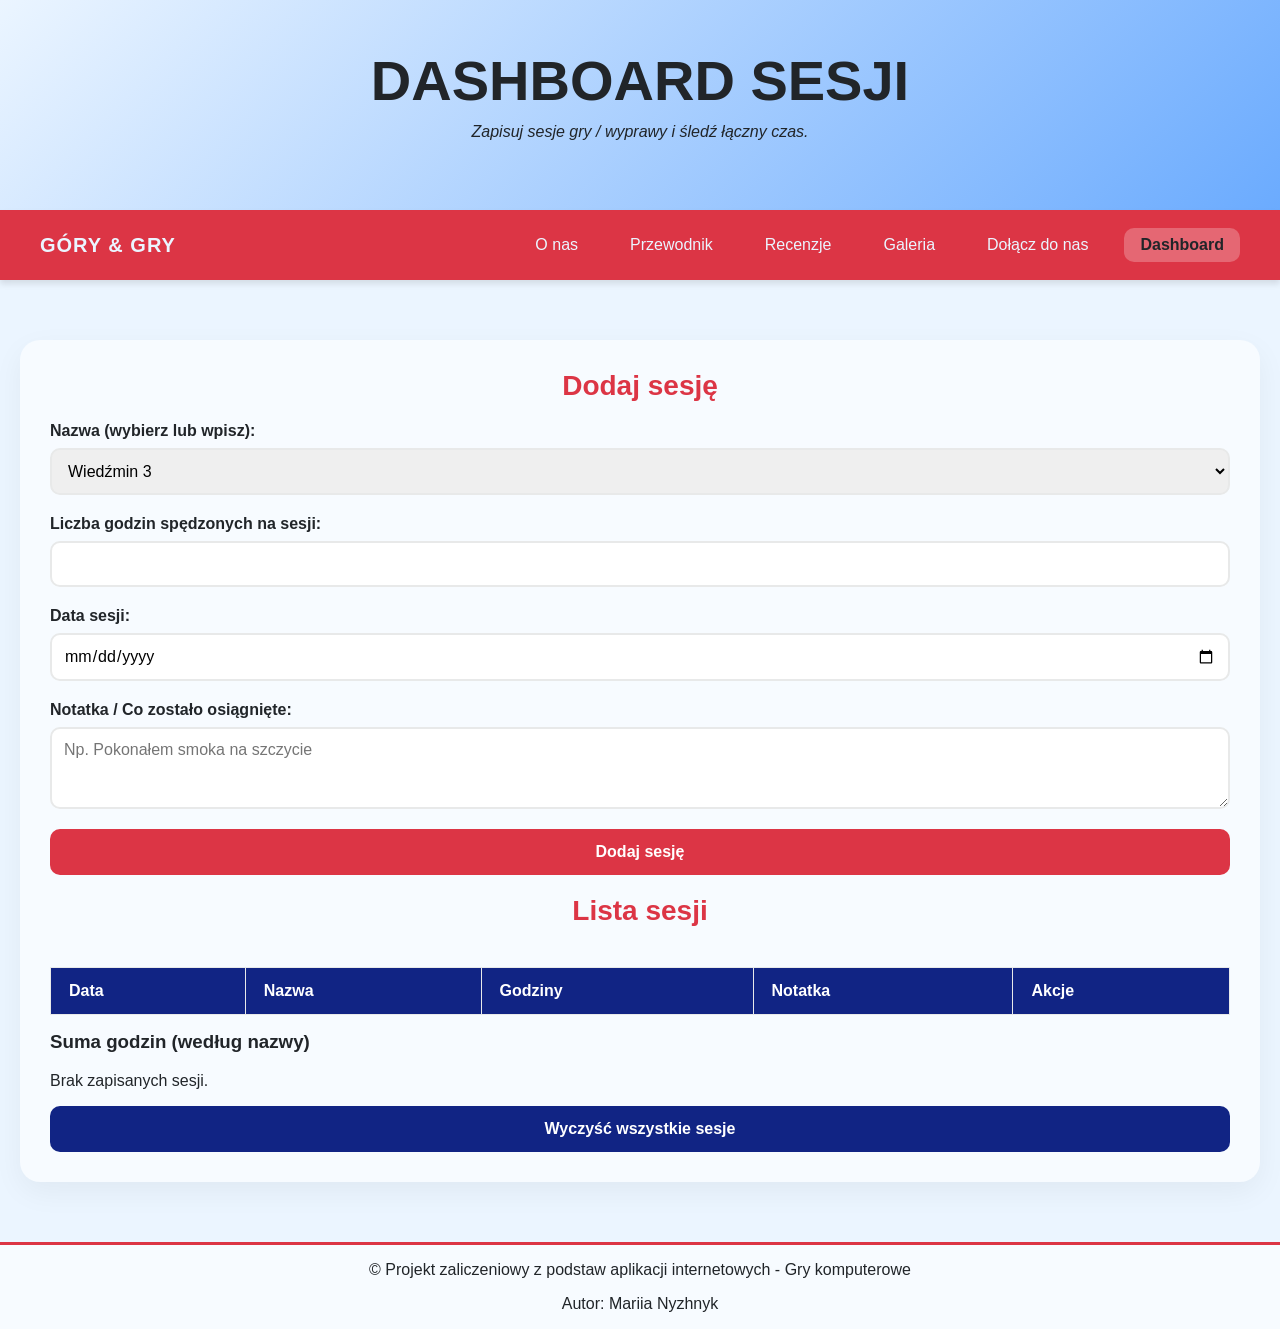
==== SecondYear/projekt_gry_komputerowe/dashboard.html @ cea2826d "first version of project pai" ====
<!DOCTYPE html>
<html lang="pl">
<head>
    <meta charset="UTF-8">
    <meta name="viewport" content="width=device-width, initial-scale=1.0">
    <title>Górskie Rozgrywki - Dashboard Sesji</title>
    <link rel="stylesheet" href="css/common.css">
    <link rel="stylesheet" href="css/style.css">
</head>
<body>
    <header>
        <h1>Dashboard Sesji</h1>
        <p>Zapisuj sesje gry / wyprawy i śledź łączny czas.</p>
    </header>

    <nav class="navbar">
        <div class="navbar-logo">GÓRY & GRY</div>
        <button class="navbar-toggle" id="navbarToggle" aria-label="Otwórz menu">
            <span></span>
            <span></span>
            <span></span>
        </button>
        <ul class="navbar-menu" id="navbarMenu">
            <li><a href="index.html">O nas</a></li>
            <li><a href="info.html">Przewodnik</a></li>
            <li><a href="reviews.html">Recenzje</a></li>
            <li><a href="gallery.html">Galeria</a></li>
            <li><a href="booking.html">Dołącz do nas</a></li>
            <li><a href="dashboard.html" class="active">Dashboard</a></li>
        </ul>
    </nav>

    <main>
        <section class="section-panel section-panel--dashboard">
            <h2>Dodaj sesję</h2>
            <form id="sessionForm">
                <div class="form-group">
                    <label for="gameName">Nazwa (wybierz lub wpisz):</label>
                    <select id="gameSelect" class="input-field">
                        <option value="Wiedźmin 3">Wiedźmin 3</option>
                        <option value="Skyrim">Skyrim</option>
                        <option value="Celeste">Celeste</option>
                        <option value="__other__">Inne / Prawdziwy szlak</option>
                    </select>
                    <input id="gameOther" type="text" class="input-field mt-3" placeholder="Wpisz nazwę gry lub szlaku" style="display:none;">
                </div>

                <div class="form-group">
                    <label for="hours">Liczba godzin spędzonych na sesji:</label>
                    <input id="hours" type="number" class="input-field" min="0" step="0.1" required>
                </div>

                <div class="form-group">
                    <label for="sessionDate">Data sesji:</label>
                    <input id="sessionDate" type="date" class="input-field" required>
                </div>

                <div class="form-group">
                    <label for="notes">Notatka / Co zostało osiągnięte:</label>
                    <textarea id="notes" class="input-field" rows="3" placeholder="Np. Pokonałem smoka na szczycie"></textarea>
                </div>

                <div class="form-group">
                    <button type="submit" class="submit-btn">Dodaj sesję</button>
                </div>
            </form>

            <h2 class="mt-3">Lista sesji</h2>
            <div class="table-responsive">
                <table id="sessionsTable" class="table table-striped">
                    <thead>
                        <tr><th>Data</th><th>Nazwa</th><th>Godziny</th><th>Notatka</th><th>Akcje</th></tr>
                    </thead>
                    <tbody></tbody>
                </table>
            </div>

            <h3 class="mt-3">Suma godzin (według nazwy)</h3>
            <div id="totals"></div>

            <div class="mt-3">
                <button id="clearAll" class="action-btn">Wyczyść wszystkie sesje</button>
            </div>
        </section>
    </main>

    <footer>
        <p>&copy; Projekt zaliczeniowy z podstaw aplikacji internetowych - Gry komputerowe</p>
        <p>Autor: Mariia Nyzhnyk</p>
    </footer>

    <script src="js/script.js"></script>
    <script src="js/dashboard.js"></script>
</body>
</html>
---- SecondYear/projekt_gry_komputerowe/css/common.css ----
﻿

/* zLab2: wspólne style ogólne dla całego projektu, włącznie z nawigacją i układem strony */
:root {
    --red: #dc3545;
    --light-red: #e56773;
    
    --light: #ebf5ff;
    --white: #f7fbff;

    --mid-grey: #e8e9e9;
    --grey: #7f8c8d;
    --black: #212529;
    
    --light-blue: #6babfe;
    --blue: #112484;
    --dark-blue: #06062C;

    --content-max-width: 1200px;
}



body {
    background-color: var(--light);
    color: var(--black);
    font-family: 'Segoe UI', Arial, sans-serif;
    margin: 0;
    display: flex;
    flex-direction: column;
}


header {
    background: linear-gradient(135deg, var(--light) 0%, var(--light-blue) 100%);
    box-shadow: 0 10px 24px rgba(0, 0, 0, 0.1);
    text-align: center;
    padding: 48px;
    min-height: 114px;
}


header h1 {
    text-transform: uppercase;
    font-weight: bold;
    font-size: 56px;
    margin: 0 0 10px 0;
    word-wrap: break-word;
    min-height: 0px;
}


header p {
    font-style: italic;
    margin: 0;
}


.navbar,
.navbar * {
    margin: 0;
    box-sizing: border-box;
}


.navbar {
    background-color: var(--red);
    display: flex;
    justify-content: space-between;
    align-items: center;
    padding: 15px 40px;
    box-shadow: 0 4px 6px rgba(0, 0, 0, 0.1);
    color: var(--light);
    position: relative;
    min-height: 70px;
}

main{
    min-height: calc(100vh - 350px);
    padding: 20px;
}

.navbar-logo {
    font-weight: 800;
    font-size: 20px;
    letter-spacing: 1px;
}


.navbar-menu {
    display: flex;
    list-style: none;
    align-items: center;
    gap: 20px;
}


.navbar-menu a {
    color: inherit;
    text-decoration: none;
    font-size: 16px;
    padding: 8px 16px;
    display: block;
}


.navbar-menu a:hover {
    opacity: 0.5;
}


.navbar-menu a.active {
    background-color: var(--light-red);
    color: var(--black);
    border-radius: 10px;
    font-weight: 600;
}


.navbar-toggle {
    display: none;
    flex-direction: column;
    justify-content: space-between;
    width: 26px;
    height: 22px;
    background: transparent;
    border: none;
    cursor: pointer;
    padding: 0;
}


.navbar-toggle span {
    width: 100%;
    height: 3px;
    background-color: var(--light);
    border-radius: 2px;
    transition: all 0.3s ease;
}


.navbar-toggle.open span:nth-child(1) {
    transform: translateY(9.5px) rotate(45deg);
}


.navbar-toggle.open span:nth-child(2) {
    opacity: 0;
}


.navbar-toggle.open span:nth-child(3) {
    transform: translateY(-9.5px) rotate(-45deg);
}


footer { 
    background-color: var(--white);   
    border-top: 3px solid var(--red);
    text-align: center;
    margin: 0;
    min-height: 70px;
}



@media screen and (max-width: 850px) {
    .navbar {
        padding: 15px 25px;
    }

    header h1 {
        font-size: 32px;
    }

    header {
        padding: 30px 15px;
    }

    .navbar-toggle {
        display: flex;
    }

    .navbar-menu {
        display: none;
        flex-direction: column;
        position: absolute;
        top: 100%;
        left: 0;
        width: 100%;
        background-color: var(--red);
        padding: 15px 0;
        gap: 10px;
        box-shadow: 0 10px 15px rgba(0, 0, 0, 0.15);
        z-index: 999;
    }

    .navbar-menu li {
        width: 100%;
        text-align: center;
    }

    .navbar-menu a {
        padding: 12px 0;
        width: 85%;
        margin: 0 auto;
    }

    .navbar-menu.active {
        display: flex;
    }
    
}
---- SecondYear/projekt_gry_komputerowe/css/style.css ----
/* Ogólny układ dla sekcji informacyjnych i formularzy */
.section-panel{
    max-width: var(--content-max-width);
    margin: 40px auto;
    padding: 30px;
    border-radius: 20px;
    background-color: var(--white);
    box-shadow: 0 10px 30px rgba(0, 0, 0, 0.05);
}

.section-panel h2{
    text-align: center;
}

/* Unified form input class replacing Bootstrap form-control */
.input-field {
    padding: 12px;
    border: 2px solid var(--mid-grey);
    border-radius: 10px;
    font-size: 16px;
    font-family: inherit;
    width: 100%;
    box-sizing: border-box;
}

/* Panel styles for info pages */
.section-panel--games {
    display: flex;
    flex-direction: column;
    gap: 24px;
}

.panel-item {
    display: flex;
    gap: 18px;
    align-items: flex-start;
}


/* Shared image styles applied to gallery, info and review images */
.gallery-card img,
.panel-item img,
.review-slide img,
.gallery-modal-content img {
    object-fit: cover;
    border-radius: 12px;
    box-shadow: 0 8px 16px rgba(0, 0, 0, 0.1);
    display: block;
}

.panel-info {
    flex: 1;
}

.panel-source {
    display: flex;
    justify-content: right;
    gap: 10px;
    margin-top: 15px;
    font-size: 14px;
    color: var(--grey);
}

.panel-source a {
    color: inherit;
}

.panel-source:hover {
    color: var(--red);
}

/* Shared media/image defaults used across gallery, info and reviews */
.shared-media {
    object-fit: cover;
    border-radius: 12px;
    box-shadow: 0 8px 16px rgba(0, 0, 0, 0.1);
    display: block;
}

.section-panel h2 {
    color: var(--red);
    margin-top: 0;
    font-size: 28px;
    margin-bottom: 20px;
}

.section-panel p {
    line-height: 1.7;
    color: var(--black);
}

.section-panel--intro {
    max-width: var(--content-max-width);
}

.section-panel--intro h2 {
    color: var(--blue);
}

.section-panel--quiz {
    text-align: center;
}

.form-group {
    display: flex;
    flex-direction: column;
    gap: 8px;
    margin-bottom: 20px;
}

.form-group label {
    font-weight: 600;
    color: var(--black);
}

.form-group input,
.form-group select {
    padding: 12px;
    border: 2px solid var(--mid-grey);
    border-radius: 10px;
    font-size: 16px;
    font-family: inherit;
}

.form-group input:focus,
.form-group select:focus {
    border-color: var(--blue);
    outline: none;
}

.submit-btn,
.action-btn,
.quiz-btn {
    background-color: var(--red);
    color: #ffffff;
    border: none;
    padding: 14px 28px;
    font-size: 16px;
    font-weight: 600;
    border-radius: 10px;
    cursor: pointer;
    width: 100%;
    transition: opacity 0.2s;
}

.action-btn {
    background-color: var(--blue);
}

.submit-btn:hover,
.action-btn:hover,
.quiz-btn:hover {
    opacity: 0.9;
}

.error-msg {
    color: var(--red);
    background-color: #fce8e6;
    padding: 12px;
    border-radius: 10px;
    font-weight: 600;
    margin-bottom: 20px;
    display: none;
}

/* Booking-related components removed (profile/FAQ moved out) */

.geo-text {
    margin-top: 15px;
    line-height: 1.5;
}

.quiz-progress {
    font-size: 14px;
    color: var(--grey);
    text-transform: uppercase;
    letter-spacing: 1px;
    margin-bottom: 10px;
}

.quiz-badge {
    display: inline-block;
    background-color: var(--light);
    color: var(--blue);
    padding: 6px 16px;
    border-radius: 50px;
    font-weight: 600;
    font-size: 14px;
    margin-bottom: 20px;
}

.quiz-answers {
    display: flex;
    flex-direction: column;
    gap: 15px;
}

.answer-btn {
    background-color: var(--light);
    border: 2px solid var(--mid-grey);
    border-radius: 12px;
    padding: 16px 20px;
    font-size: 16px;
    color: var(--black);
    cursor: pointer;
    text-align: left;
    font-weight: 500;
    transition: all 0.2s ease;
}

.answer-btn:hover {
    border-color: var(--blue);
    transform: translateY(-2px);
}

.score-text,
.rank-text {
    font-size: 20px;
    margin-top: 15px;
}

.rank-text {
    margin-bottom: 20px;
}

.rank-highlight {
    color: var(--red);
    font-weight: 700;
}

.table-responsive {
    overflow-x: auto;
    margin-top: 20px;
}

.mt-3 {
    margin-top: 1rem;
}

.table {
    width: 100%;
    border-collapse: collapse;
    margin-top: 20px;
}

.table th,
.table td {
    padding: 14px 18px;
    border: 1px solid var(--mid-grey);
    text-align: left;
}

.table thead th {
    background-color: var(--blue);
    color: #ffffff;
}

.table-striped tbody tr:nth-child(even) {
    background-color: #f8f9fa;
}

.table tbody tr:hover {
    background-color: #f2f4f8;
}

@media screen and (max-width: 850px) {
    .answer-btn,
    .submit-btn,
    .action-btn,
    .quiz-btn {
        padding: 14px 20px;
    }
}
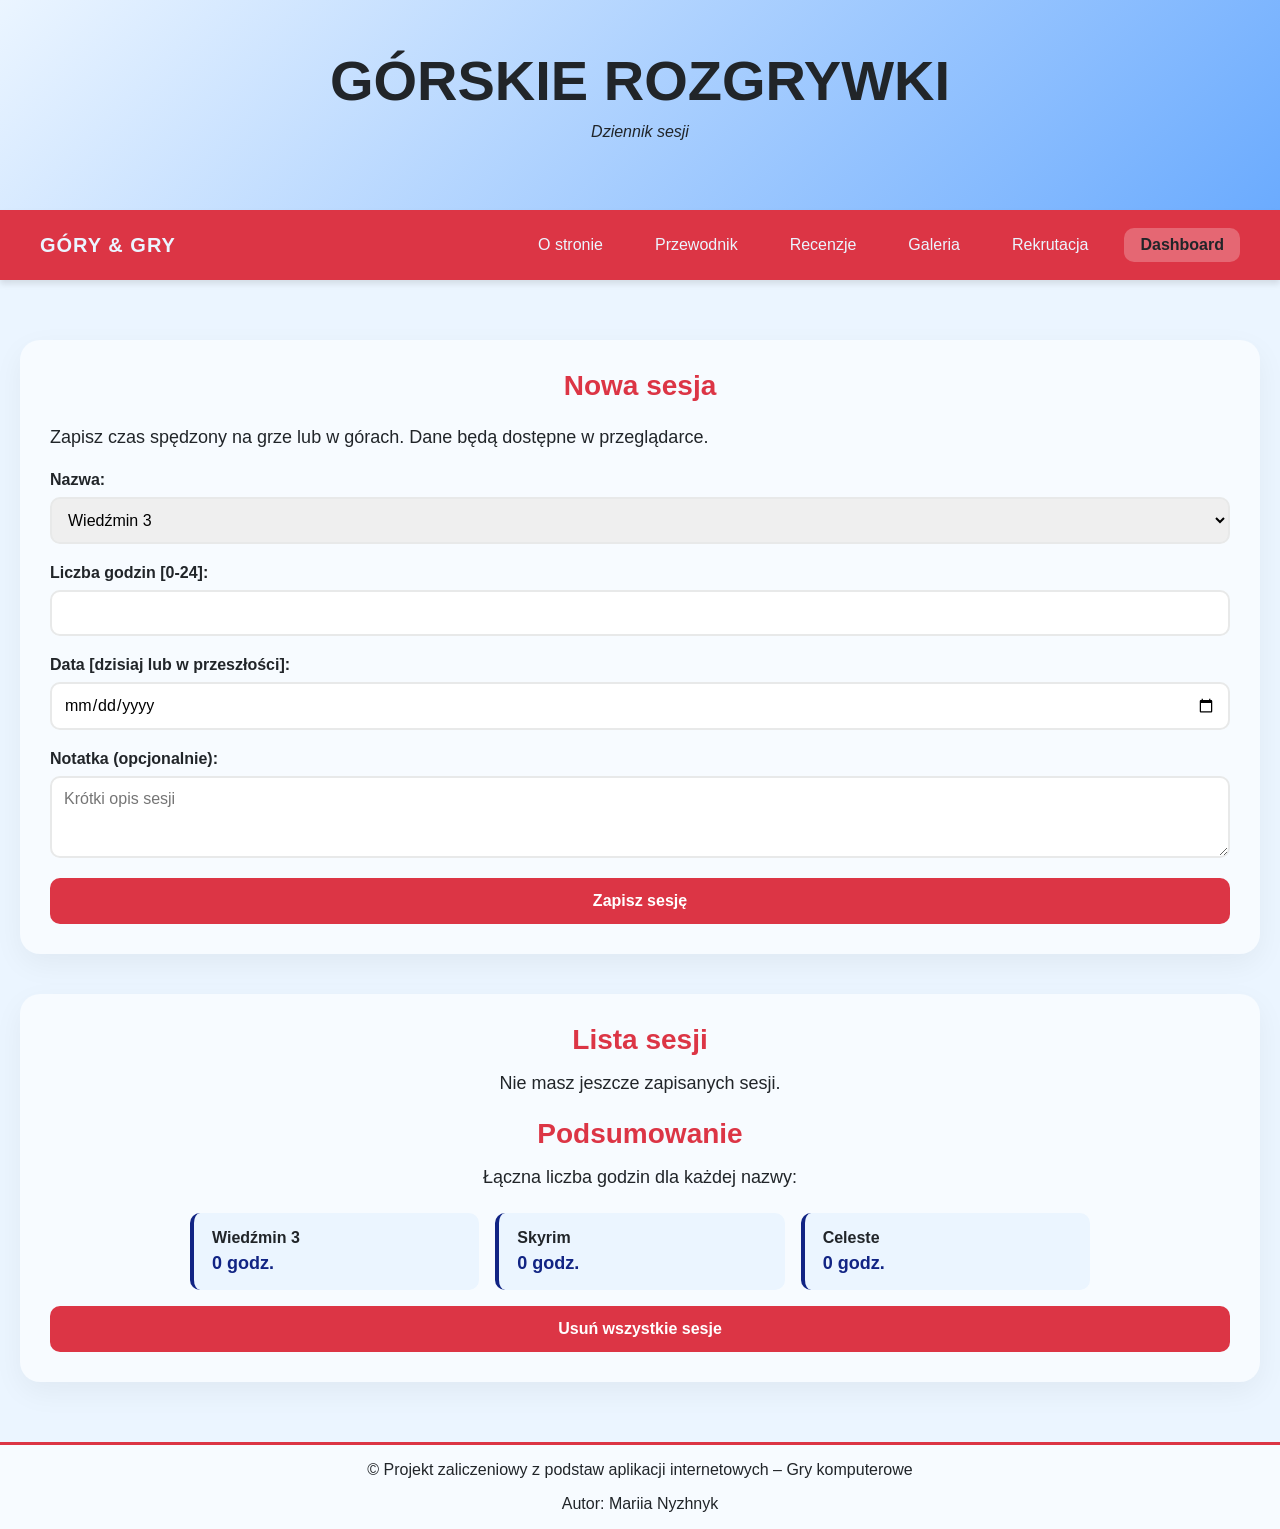
==== commit 81c68674: "Projekt końcowy z aplikacji semestr 4" ====
--- a/SecondYear/projekt_gry_komputerowe/dashboard.html
+++ b/SecondYear/projekt_gry_komputerowe/dashboard.html
@@ -1,95 +1,121 @@
+<!-- zLab1cz1: Struktura dokumentu HTML5 – dashboard sesji -->
 <!DOCTYPE html>
 <html lang="pl">
+
 <head>
     <meta charset="UTF-8">
     <meta name="viewport" content="width=device-width, initial-scale=1.0">
-    <title>Górskie Rozgrywki - Dashboard Sesji</title>
+    <title>Górskie Rozgrywki - Dashboard</title>
     <link rel="stylesheet" href="css/common.css">
     <link rel="stylesheet" href="css/style.css">
 </head>
+
 <body>
+    <!-- zLab5: nagłówek z użyciem selektora header -->
     <header>
-        <h1>Dashboard Sesji</h1>
-        <p>Zapisuj sesje gry / wyprawy i śledź łączny czas.</p>
+        <h1>Górskie Rozgrywki</h1>
+        <p>Dziennik sesji</p>
     </header>
 
+    <!-- zLab5: Pasek menu nawigacyjnego -->
     <nav class="navbar">
+        <!-- zLab3: Kontener logotypu w menu -->
         <div class="navbar-logo">GÓRY & GRY</div>
         <button class="navbar-toggle" id="navbarToggle" aria-label="Otwórz menu">
-            <span></span>
-            <span></span>
-            <span></span>
+            <span></span><span></span><span></span>
         </button>
         <ul class="navbar-menu" id="navbarMenu">
-            <li><a href="index.html">O nas</a></li>
+            <li><a href="index.html">O stronie</a></li>
             <li><a href="info.html">Przewodnik</a></li>
             <li><a href="reviews.html">Recenzje</a></li>
             <li><a href="gallery.html">Galeria</a></li>
-            <li><a href="booking.html">Dołącz do nas</a></li>
+            <li><a href="rekrutacja.html">Rekrutacja</a></li>
             <li><a href="dashboard.html" class="active">Dashboard</a></li>
         </ul>
     </nav>
 
+    <!-- zLab5: Semantyczny główny kontener treści -->
     <main>
-        <section class="section-panel section-panel--dashboard">
-            <h2>Dodaj sesję</h2>
+        <!-- zLab1cz2: Formularz dodawania sesji z polami tekstowymi, select, textarea -->
+        <!-- zLab4: Typy HTML5 – number, date; atrybuty required, min, step -->
+        <!-- zLab8: Walidacja po stronie klienta w js/dashboard.js -->
+        <section class="section-panel">
+            <h2 id="sessionFormTitle">Nowa sesja</h2>
+            <p>Zapisz czas spędzony na grze lub w górach. Dane będą dostępne w przeglądarce.</p>
+
             <form id="sessionForm">
                 <div class="form-group">
-                    <label for="gameName">Nazwa (wybierz lub wpisz):</label>
+                    <label for="gameSelect">Nazwa:</label>
                     <select id="gameSelect" class="input-field">
                         <option value="Wiedźmin 3">Wiedźmin 3</option>
                         <option value="Skyrim">Skyrim</option>
                         <option value="Celeste">Celeste</option>
-                        <option value="__other__">Inne / Prawdziwy szlak</option>
+                        <option value="__other__">Inna gra lub rzeczywisty szlak</option>
                     </select>
-                    <input id="gameOther" type="text" class="input-field mt-3" placeholder="Wpisz nazwę gry lub szlaku" style="display:none;">
+                    <input id="gameOther" type="text" class="input-field mt-3 is-hidden" placeholder="Wpisz nazwę">
                 </div>
 
                 <div class="form-group">
-                    <label for="hours">Liczba godzin spędzonych na sesji:</label>
+                    <label for="hours">Liczba godzin [0-24]:</label>
                     <input id="hours" type="number" class="input-field" min="0" step="0.1" required>
                 </div>
 
                 <div class="form-group">
-                    <label for="sessionDate">Data sesji:</label>
+                    <label for="sessionDate">Data [dzisiaj lub w przeszłości]:</label>
                     <input id="sessionDate" type="date" class="input-field" required>
                 </div>
 
                 <div class="form-group">
-                    <label for="notes">Notatka / Co zostało osiągnięte:</label>
-                    <textarea id="notes" class="input-field" rows="3" placeholder="Np. Pokonałem smoka na szczycie"></textarea>
+                    <label for="notes">Notatka (opcjonalnie):</label>
+                    <textarea id="notes" class="input-field" rows="3" placeholder="Krótki opis sesji"></textarea>
                 </div>
 
-                <div class="form-group">
-                    <button type="submit" class="submit-btn">Dodaj sesję</button>
+                <div class="form-actions">
+                    <button type="submit" id="sessionSubmitBtn" class="submit-btn">Zapisz sesję</button>
+                    <button type="button" id="cancelEdit" class="action-btn is-hidden">Anuluj</button>
                 </div>
             </form>
+        </section>
 
-            <h2 class="mt-3">Lista sesji</h2>
-            <div class="table-responsive">
+        <!-- zLab2: Panel sekcji z tabelą sesji i podsumowaniem -->
+        <section class="section-panel">
+            <h2>Lista sesji</h2>
+            <p id="sessionsEmpty" class="panel-note">Nie masz jeszcze zapisanych sesji.</p>
+
+            <div class="table-responsive" id="tableWrapper">
                 <table id="sessionsTable" class="table table-striped">
                     <thead>
-                        <tr><th>Data</th><th>Nazwa</th><th>Godziny</th><th>Notatka</th><th>Akcje</th></tr>
+                        <tr>
+                            <th>Data</th>
+                            <th>Nazwa</th>
+                            <th>Godziny</th>
+                            <th>Notatka</th>
+                            <th>Akcje</th>
+                        </tr>
                     </thead>
                     <tbody></tbody>
                 </table>
             </div>
 
-            <h3 class="mt-3">Suma godzin (według nazwy)</h3>
-            <div id="totals"></div>
+            <h2 class="subsection-title">Podsumowanie</h2>
+            <p class="panel-note">Łączna liczba godzin dla każdej nazwy:</p>
+            <div id="totals" class="totals-grid" aria-live="polite"></div>
 
-            <div class="mt-3">
-                <button id="clearAll" class="action-btn">Wyczyść wszystkie sesje</button>
+            <div class="form-actions mt-3">
+                <button type="button" id="clearAll" class="submit-btn">Usuń wszystkie sesje</button>
             </div>
         </section>
     </main>
 
+    <!-- zLab5: stopka z użyciem selektora footer -->
     <footer>
-        <p>&copy; Projekt zaliczeniowy z podstaw aplikacji internetowych - Gry komputerowe</p>
+        <p>&copy; Projekt zaliczeniowy z podstaw aplikacji internetowych – Gry komputerowe</p>
         <p>Autor: Mariia Nyzhnyk</p>
     </footer>
 
+    <!-- zLab6: Dołączenie skryptów JS -->
     <script src="js/script.js"></script>
     <script src="js/dashboard.js"></script>
 </body>
-</html>
+
+</html>
--- a/SecondYear/projekt_gry_komputerowe/css/common.css
+++ b/SecondYear/projekt_gry_komputerowe/css/common.css
@@ -4,14 +4,14 @@
 :root {
     --red: #dc3545;
     --light-red: #e56773;
-    
+
     --light: #ebf5ff;
     --white: #f7fbff;
 
     --mid-grey: #e8e9e9;
     --grey: #7f8c8d;
     --black: #212529;
-    
+
     --light-blue: #6babfe;
     --blue: #112484;
     --dark-blue: #06062C;
@@ -19,8 +19,7 @@
     --content-max-width: 1200px;
 }
 
-
-
+/* zLab2: Stylizacja body z Flexbox dla układu kolumnowego */
 body {
     background-color: var(--light);
     color: var(--black);
@@ -30,7 +29,7 @@
     flex-direction: column;
 }
 
-
+/* zLab2: Stylizacja nagłówka z gradientem i cieniem */
 header {
     background: linear-gradient(135deg, var(--light) 0%, var(--light-blue) 100%);
     box-shadow: 0 10px 24px rgba(0, 0, 0, 0.1);
@@ -39,7 +38,7 @@
     min-height: 114px;
 }
 
-
+/* zLab2: Stylizacja tytułu nagłówka */
 header h1 {
     text-transform: uppercase;
     font-weight: bold;
@@ -49,20 +48,20 @@
     min-height: 0px;
 }
 
-
+/* zLab2: Stylizacja podtytułu nagłówka */
 header p {
     font-style: italic;
     margin: 0;
 }
 
-
+/* zLab2: Reset box-sizing dla nawigacji */
 .navbar,
 .navbar * {
     margin: 0;
     box-sizing: border-box;
 }
 
-
+/* zLab2: Stylizacja nawigacji z Flexbox */
 .navbar {
     background-color: var(--red);
     display: flex;
@@ -75,18 +74,20 @@
     min-height: 70px;
 }
 
+/* zLab2: Minimalna wysokość kontenera głównego */
 main{
     min-height: calc(100vh - 350px);
     padding: 20px;
 }
 
+/* zLab2: Stylizacja logo nawigacji */
 .navbar-logo {
     font-weight: 800;
     font-size: 20px;
     letter-spacing: 1px;
 }
 
-
+/* zLab2: Układ Flexbox dla menu nawigacji */
 .navbar-menu {
     display: flex;
     list-style: none;
@@ -94,7 +95,7 @@
     gap: 20px;
 }
 
-
+/* zLab2: Stylizacja linków menu */
 .navbar-menu a {
     color: inherit;
     text-decoration: none;
@@ -103,12 +104,12 @@
     display: block;
 }
 
-
+/* zLab2: Efekt hover na linkach menu */
 .navbar-menu a:hover {
     opacity: 0.5;
 }
 
-
+/* zLab2: Stylizacja aktywnego linku menu */
 .navbar-menu a.active {
     background-color: var(--light-red);
     color: var(--black);
@@ -116,7 +117,7 @@
     font-weight: 600;
 }
 
-
+/* zLab5: Przycisk toggle menu mobilnego (domyślnie ukryty) */
 .navbar-toggle {
     display: none;
     flex-direction: column;
@@ -129,7 +130,7 @@
     padding: 0;
 }
 
-
+/* zLab5: Stylizacja linii przycisku toggle */
 .navbar-toggle span {
     width: 100%;
     height: 3px;
@@ -138,32 +139,31 @@
     transition: all 0.3s ease;
 }
 
-
+/* zLab5: Animacja pierwszej linii przy otwartym menu */
 .navbar-toggle.open span:nth-child(1) {
     transform: translateY(9.5px) rotate(45deg);
 }
 
-
+/* zLab5: Ukrycie drugiej linii przy otwartym menu */
 .navbar-toggle.open span:nth-child(2) {
     opacity: 0;
 }
 
-
+/* zLab5: Animacja trzeciej linii przy otwartym menu */
 .navbar-toggle.open span:nth-child(3) {
     transform: translateY(-9.5px) rotate(-45deg);
 }
 
-
-footer { 
-    background-color: var(--white);   
+/* zLab5: Stylizacja stopki */
+footer {
+    background-color: var(--white);
     border-top: 3px solid var(--red);
     text-align: center;
     margin: 0;
     min-height: 70px;
 }
 
-
-
+/* zLab5: Media Queries dla RWD – adaptacja nawigacji do urządzeń mobilnych */
 @media screen and (max-width: 850px) {
     .navbar {
         padding: 15px 25px;
@@ -209,6 +209,6 @@
     .navbar-menu.active {
         display: flex;
     }
-    
-}
-
+
+}
+
--- a/SecondYear/projekt_gry_komputerowe/css/style.css
+++ b/SecondYear/projekt_gry_komputerowe/css/style.css
@@ -1,5 +1,5 @@
-/* Ogólny układ dla sekcji informacyjnych i formularzy */
-.section-panel{
+/* zLab2: Box model i tło głównych paneli sekcji strony */
+.section-panel {
     max-width: var(--content-max-width);
     margin: 40px auto;
     padding: 30px;
@@ -8,11 +8,115 @@
     box-shadow: 0 10px 30px rgba(0, 0, 0, 0.05);
 }
 
-.section-panel h2{
-    text-align: center;
-}
-
-/* Unified form input class replacing Bootstrap form-control */
+/* zLab2: Wyśrodkowanie i marginesy nagłówków H2 w panelach */
+.section-panel h2 {
+    text-align: center;
+    color: var(--red);
+    margin-top: 0;
+    font-size: 28px;
+    margin-bottom: 20px;
+}
+
+/* zLab2: Interlinia oraz kolorystyka akapitów tekstowych */
+.section-panel p {
+    line-height: 1.7;
+    color: var(--black);
+    font-size: 18px;
+}
+
+/* zLab2: Kolor wyróżniający dla nagłówka sekcji powitalnej intro */
+.section-panel--intro {
+    max-width: var(--content-max-width);
+}
+
+.section-panel--intro h2 {
+    color: var(--blue);
+}
+
+/* zLab2: Centrowanie tekstu wewnątrz bloku */
+.section-panel--geo,
+.section-panel--quiz {
+    text-align: center;
+}
+
+/* zLab3: Układ elastyczny pionowy dla kontenera z listą gier */
+.section-panel--games {
+    display: flex;
+    flex-direction: column;
+    gap: 24px;
+}
+
+/* zLab3: Pozycjonowanie Flexbox dla równego wiersza z opisem gry */
+.panel-item {
+    display: flex;
+    align-items: center;
+    gap: 40px;
+}
+
+/* zLab3: Odwrócenie kierunku Flexbox dla co drugiego elementu listy gier */
+.panel-item:nth-child(even) {
+    flex-direction: row-reverse;
+}
+
+/* zLab2: Wymiary oraz elastyczne skalowanie szerokości obrazków w kartach */
+.panel-item img {
+    width: 45%;
+    max-width: 500px;
+    height: auto;
+}
+
+/* zLab2: Domyślny styl renderowania grafiki, zaokrąglenia i cienie */
+.gallery-card img,
+.panel-item img,
+.gallery-modal-content img {
+    object-fit: cover;
+    border-radius: 12px;
+    box-shadow: 0 8px 16px rgba(0, 0, 0, 0.1);
+    display: block;
+}
+
+/* zLab3: Elastyczne dopasowanie i rozciąganie bloku z tekstem opisowym */
+.panel-info {
+    flex: 1;
+}
+
+/* zLab2: Stylizacja, rozmiar czcionki i marginesy nagłówka karty gry */
+.panel-info h2 {
+    color: var(--red);
+    font-size: 32px;
+    margin-bottom: 15px;
+    text-align: center;
+}
+
+/* zLab2: Obustronne wyrównanie (justowanie) długich bloków tekstu */
+.panel-info p {
+    font-size: 18px;
+    line-height: 1.6;
+    color: var(--black);
+    text-align: justify;
+}
+
+/* zLab3: Pozycjonowanie elementu źródła informacji do prawej strony */
+.panel-source {
+    display: flex;
+    justify-content: right;
+    gap: 10px;
+    margin-top: 15px;
+    font-size: 14px;
+    color: var(--grey);
+}
+
+/* zLab2: Dziedziczenie koloru tekstu dla odnośników w sekcji źródła */
+.panel-source a {
+    color: inherit;
+}
+
+/* zLab2: Efekt hover zmieniający kolor linku źródłowego na czerwony */
+.panel-source:hover {
+    color: var(--red);
+}
+
+/* zLab2: Model pudełkowy, obramowanie i dopełnienie uniwersalnych pól tekstowych */
 .input-field {
     padding: 12px;
     border: 2px solid var(--mid-grey);
@@ -23,84 +127,7 @@
     box-sizing: border-box;
 }
 
-/* Panel styles for info pages */
-.section-panel--games {
-    display: flex;
-    flex-direction: column;
-    gap: 24px;
-}
-
-.panel-item {
-    display: flex;
-    gap: 18px;
-    align-items: flex-start;
-}
-
-
-/* Shared image styles applied to gallery, info and review images */
-.gallery-card img,
-.panel-item img,
-.review-slide img,
-.gallery-modal-content img {
-    object-fit: cover;
-    border-radius: 12px;
-    box-shadow: 0 8px 16px rgba(0, 0, 0, 0.1);
-    display: block;
-}
-
-.panel-info {
-    flex: 1;
-}
-
-.panel-source {
-    display: flex;
-    justify-content: right;
-    gap: 10px;
-    margin-top: 15px;
-    font-size: 14px;
-    color: var(--grey);
-}
-
-.panel-source a {
-    color: inherit;
-}
-
-.panel-source:hover {
-    color: var(--red);
-}
-
-/* Shared media/image defaults used across gallery, info and reviews */
-.shared-media {
-    object-fit: cover;
-    border-radius: 12px;
-    box-shadow: 0 8px 16px rgba(0, 0, 0, 0.1);
-    display: block;
-}
-
-.section-panel h2 {
-    color: var(--red);
-    margin-top: 0;
-    font-size: 28px;
-    margin-bottom: 20px;
-}
-
-.section-panel p {
-    line-height: 1.7;
-    color: var(--black);
-}
-
-.section-panel--intro {
-    max-width: var(--content-max-width);
-}
-
-.section-panel--intro h2 {
-    color: var(--blue);
-}
-
-.section-panel--quiz {
-    text-align: center;
-}
-
+/* zLab3: Układ kolumnowy Flexbox wiążący etykietę z polem tekstowym */
 .form-group {
     display: flex;
     flex-direction: column;
@@ -108,26 +135,27 @@
     margin-bottom: 20px;
 }
 
+/* zLab2: Pogrubienie czcionki dla etykiet pól formularza */
 .form-group label {
     font-weight: 600;
     color: var(--black);
 }
 
-.form-group input,
-.form-group select {
-    padding: 12px;
-    border: 2px solid var(--mid-grey);
-    border-radius: 10px;
-    font-size: 16px;
-    font-family: inherit;
-}
-
-.form-group input:focus,
-.form-group select:focus {
+/* zLab2: Dopełnienie wewnętrzne i zaokrąglenie podstawowych kontrolek formularza */
+/* zLab2: Aktywne podświetlenie ramki wybranego pola na niebiesko */
+.form-group .input-field:focus,
+.form-group textarea:focus {
     border-color: var(--blue);
     outline: none;
 }
 
+/* zLab4: Stylizacja pola textarea z możliwością zmiany rozmiaru */
+.form-group textarea {
+    resize: vertical;
+    min-height: 80px;
+}
+
+/* zLab2: Wygląd podstawowy dla przycisków zatwierdzania i akcji */
 .submit-btn,
 .action-btn,
 .quiz-btn {
@@ -143,16 +171,19 @@
     transition: opacity 0.2s;
 }
 
+/* zLab2: Nadpisanie tła przycisku akcji na kolor niebieski */
 .action-btn {
-    background-color: var(--blue);
-}
-
+    background-color: var(--light-blue);
+}
+
+/* zLab2: Płynne zmniejszenie nieprzezroczystości przycisków w stanie najechana */
 .submit-btn:hover,
 .action-btn:hover,
 .quiz-btn:hover {
     opacity: 0.9;
 }
 
+/* zLab2: Blok ostrzegawczy o błędach walidacji ukryty domyślnie */
 .error-msg {
     color: var(--red);
     background-color: #fce8e6;
@@ -163,13 +194,13 @@
     display: none;
 }
 
-/* Booking-related components removed (profile/FAQ moved out) */
-
+/* zLab2: Górny odstęp dla bloku informacyjnego geolokalizacji */
 .geo-text {
     margin-top: 15px;
     line-height: 1.5;
 }
 
+/* zLab2: Formatowanie, kolor i wielkość liter licznika pytań quizu */
 .quiz-progress {
     font-size: 14px;
     color: var(--grey);
@@ -178,6 +209,7 @@
     margin-bottom: 10px;
 }
 
+/* zLab2: Owalna plakietka z nazwą gry przypisanej do pytania */
 .quiz-badge {
     display: inline-block;
     background-color: var(--light);
@@ -189,12 +221,14 @@
     margin-bottom: 20px;
 }
 
+/* zLab3: Kolumnowe ułożenie kafelków z odpowiedziami przy użyciu Flexbox */
 .quiz-answers {
     display: flex;
     flex-direction: column;
     gap: 15px;
 }
 
+/* zLab2: Wygląd domyślny przycisków opcji odpowiedzi w quizie */
 .answer-btn {
     background-color: var(--light);
     border: 2px solid var(--mid-grey);
@@ -208,11 +242,13 @@
     transition: all 0.2s ease;
 }
 
+/* zLab2: Wizualne uniesienie przycisku i podświetlenie obwódki na hover */
 .answer-btn:hover {
     border-color: var(--blue);
     transform: translateY(-2px);
 }
 
+/* zLab2: Marginesy tekstu podsumowującego i zdobytej rangi */
 .score-text,
 .rank-text {
     font-size: 20px;
@@ -223,51 +259,195 @@
     margin-bottom: 20px;
 }
 
+/* zLab2: Wyróżnienie nazwy uzyskanej rangi kolorem i wagą czcionki */
 .rank-highlight {
     color: var(--red);
     font-weight: 700;
 }
 
+/* zLab3: Kontener zapewniający przewijanie poziome tabel na smartfonach */
 .table-responsive {
     overflow-x: auto;
-    margin-top: 20px;
-}
-
+    margin: 20px 0 20px 0;
+}
+
+/* zLab2: Klasyczny margines górny dla elementów pomocniczych */
 .mt-3 {
     margin-top: 1rem;
 }
 
+/* zLab1cz2: Układ Flexbox dla przycisków akcji formularza */
+.form-actions {
+    display: flex;
+    flex-direction: column;
+    gap: 12px;
+}
+
+/* zLab1cz2: Układ Flexbox dla przycisków akcji w tabeli */
+.table-actions {
+    display: flex;
+    justify-content: center;
+    flex-wrap: wrap;
+    gap: 8px;
+}
+
+/* zLab1cz2: Stylizacja przycisków akcji w tabeli */
+.table-btn {
+    width: auto;
+    padding: 8px 14px;
+    font-size: 14px;
+}
+
+/* zLab7: Klasa pomocnicza do ukrywania elementów SPA */
+.is-hidden {
+    display: none !important;
+}
+
+/* zLab2: Krótki opis pod nagłówkiem sekcji (jak na innych podstronach) */
+.panel-note {
+    text-align: center;
+    color: var(--grey);
+    margin: -8px 0 20px;
+}
+
+/* zLab2: Stylizacja nagłówków podsekcji */
+.subsection-title {
+    text-align: center;
+    color: var(--red);
+    font-size: 24px;
+    margin: 32px 0 12px;
+}
+
+/* zLab3: Podsumowanie na dashboardzie – prosta siatka kart */
+.totals-grid {
+    display: grid;
+    grid-template-columns: repeat(3, 1fr);
+    gap: 16px;
+    margin-top: 12px;
+    justify-content: center;
+    max-width: 900px;
+    margin-left: auto;
+    margin-right: auto;
+}
+
+/* zLab3: Stylizacja karty podsumowania w siatce */
+.summary-card {
+    padding: 16px 18px;
+    background-color: var(--light);
+    border-radius: 10px;
+    border-left: 4px solid var(--blue);
+}
+
+/* zLab3: Stylizacja nazwy w karcie podsumowania */
+.summary-card--name {
+    display: block;
+    font-weight: 600;
+    color: var(--black);
+    margin-bottom: 6px;
+}
+
+/* zLab3: Stylizacja liczby godzin w karcie podsumowania */
+.summary-card--hours {
+    display: block;
+    font-size: 18px;
+    font-weight: 700;
+    color: var(--blue);
+}
+
+/* zLab3: Rozciąganie notatki na wszystkie kolumny siatki */
+.totals-grid .panel-note {
+    grid-column: 1 / -1;
+    margin: 0;
+}
+
+/* zLab12: Podgląd zapisanej ankiety preferencji */
+.survey-result {
+    margin-top: 24px;
+    padding: 20px;
+    background-color: var(--light);
+    border-radius: 12px;
+    border-left: 4px solid var(--blue);
+}
+
+/* zLab12: Stylizacja nagłówka wyniku ankiety */
+.survey-result h3 {
+    margin-top: 0;
+    color: var(--blue);
+}
+
+/* zLab12: Stylizacja daty zapisania ankiety */
+.survey-date {
+    font-size: 14px;
+    color: var(--grey);
+}
+
+/* zLab7: Układ Flexbox dla przycisków akcji profilu SPA */
+.profile-actions {
+    display: flex;
+    flex-direction: column;
+    gap: 12px;
+    margin-top: 24px;
+}
+
+/* zLab2: Strukturalne połączenie krawędzi i szerokość tabeli danych */
 .table {
     width: 100%;
     border-collapse: collapse;
     margin-top: 20px;
 }
 
+/* zLab2: Dopełnienie pól i obramowanie komórek tabeli */
 .table th,
 .table td {
     padding: 14px 18px;
     border: 1px solid var(--mid-grey);
-    text-align: left;
-}
-
+    text-align: center;
+}
+
+/* zLab2: Niebieski kolor wypełnienia i biały tekst nagłówka tabeli */
 .table thead th {
     background-color: var(--blue);
     color: #ffffff;
 }
 
+/* zLab2: Styl pasiasty - nadanie szarego tła parzystym wierszom tabeli */
 .table-striped tbody tr:nth-child(even) {
     background-color: #f8f9fa;
 }
 
+/* zLab2: Subtelne podświetlenie tła wiersza po najechaniu myszką */
 .table tbody tr:hover {
     background-color: #f2f4f8;
 }
 
+/* zLab5: Reguły Media Queries adaptujące layout wielokolumnowy do urządzeń mobilnych RWD */
 @media screen and (max-width: 850px) {
+    .panel-item,
+    .panel-item:nth-child(even) {
+        flex-direction: column;
+        gap: 20px;
+    }
+
+    .panel-item img {
+        width: 100%;
+    }
+
     .answer-btn,
     .submit-btn,
     .action-btn,
     .quiz-btn {
         padding: 14px 20px;
     }
-}
+
+    .totals-grid {
+        grid-template-columns: repeat(2, 1fr);
+        max-width: 100%;
+    }
+}
+
+/* zLab5: Media Queries dla bardzo małych ekranów */
+@media screen and (max-width: 480px) {
+    .totals-grid {
+        grid-template-columns: 1fr;
+    }
+}
